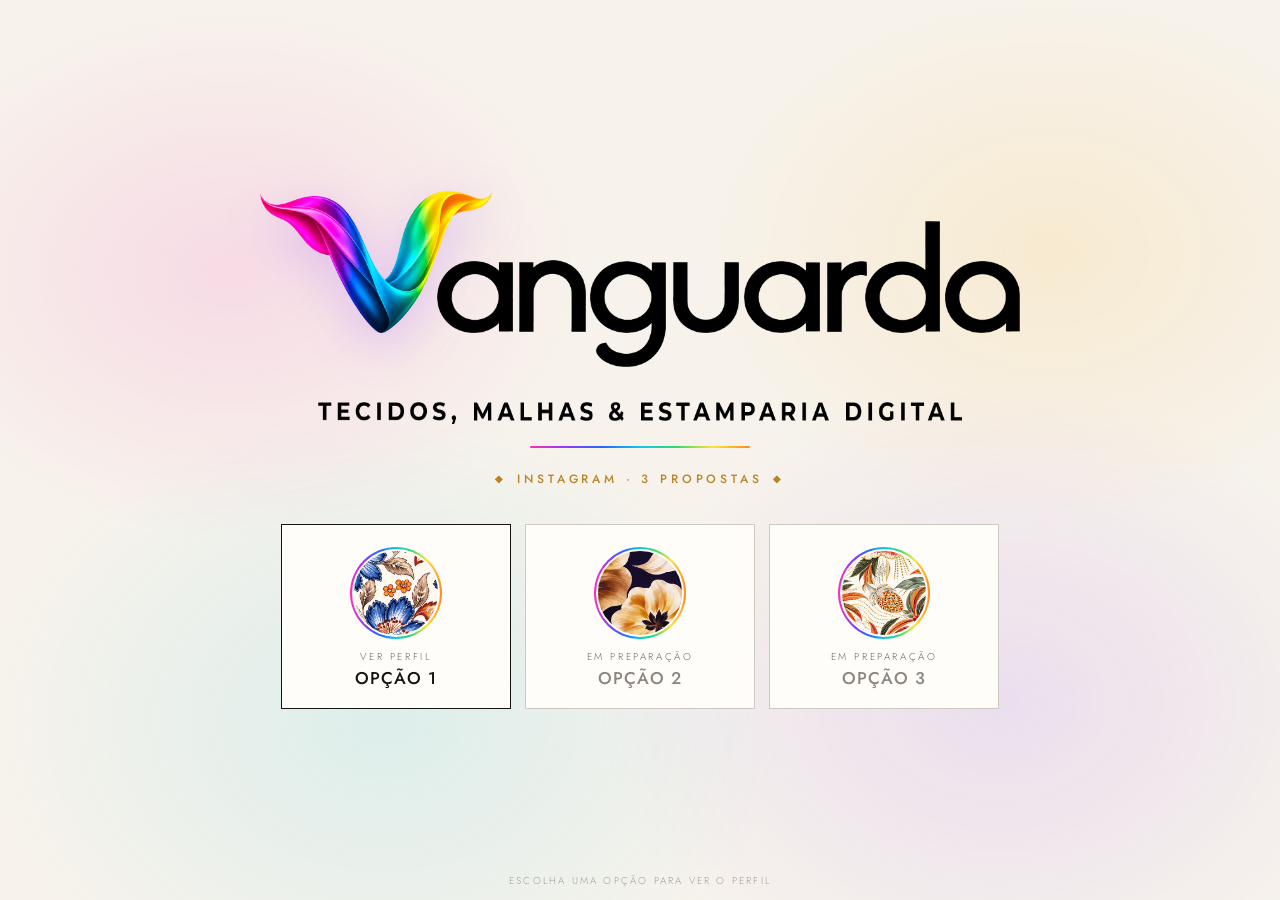
==== index.html @ 4ebb3d51 "Portfólio do Instagram da Vanguarda: capa com intro, Opção 1 e página de proposta Co-Authored-By: Cl" ====
<!doctype html>
<html lang="pt-BR">
<head>
<meta charset="utf-8">
<meta name="viewport" content="width=device-width, initial-scale=1, viewport-fit=cover">
<meta name="theme-color" content="#f7f3ec">
<title>Vanguarda — Instagram</title>
<meta name="description" content="Três propostas de Instagram para a Vanguarda Tecidos, Malhas & Estamparia Digital.">
<link rel="icon" href="midia/logo/0013_Logo-marca.webp">
<link rel="preconnect" href="https://fonts.googleapis.com">
<link href="https://fonts.googleapis.com/css2?family=Jost:wght@300;400;500&display=swap" rel="stylesheet">
<style>
/* Intro no estilo da entrada do Studio Rapport (cortina de estampas + logo montada peça por peça).
   Faixas: midia/abertura/1…9.webp (600×1800; barrados em 1, 3, 5). Logo: midia/logo/*.webp (peças do PSD do dono). */
:root {
  --fundo: #f7f3ec; --tinta: #161412; --cinza: #6d6863; --ouro: #b98426; --ouro-claro: #e8c46a;
  --arco: linear-gradient(90deg, #ff2fb3, #8a3cff, #1f6bff, #10c8e8, #2fdc6a, #ffe23a, #ff8a1f);
  --fluido: cubic-bezier(.22,1,.36,1); --cortina: cubic-bezier(.76,0,.24,1);
}
* { box-sizing: border-box; margin: 0; padding: 0; }
html, body { height: 100%; }
body { background: var(--fundo); color: var(--tinta); font-family: Jost, "Helvetica Neue", Arial, sans-serif; font-weight: 300; overflow: hidden; -webkit-tap-highlight-color: transparent; }

/* brilho colorido do V, girando devagar atrás de tudo */
/* sem filter: blur (travava a pintura) — manchas suaves feitas só com degradê radial */
.aura { position: fixed; inset: 0; z-index: 0; opacity: 0; pointer-events: none;
  background: radial-gradient(40vmax 30vmax at 18% 30%, #ff2fb31f, transparent 70%), radial-gradient(40vmax 30vmax at 82% 28%, #ffb21f22, transparent 70%),
              radial-gradient(45vmax 35vmax at 30% 80%, #10c8e81c, transparent 70%), radial-gradient(45vmax 35vmax at 78% 78%, #8a3cff1c, transparent 70%);
  animation: aura-on 2s ease var(--t0) forwards; }
@keyframes aura-on { to { opacity: 1; } }

/* ── cortina de estampas: descem e sobem alternadas, costura dourada, reflexo ── */
.cortina { position: fixed; inset: 0; z-index: 5; display: flex; pointer-events: none; }
.fx { flex: 1; position: relative; overflow: hidden; transform: translateY(var(--de)); border-left: 1px solid var(--ouro); }
.fx:first-child { border-left: 0; }
.fx i { position: absolute; inset: -12% 0; background: center / cover; }
.abre .fx { animation: faixa 3.4s linear forwards; animation-delay: var(--a); }
.abre .fx i { animation: pan 3.4s ease-in-out forwards; animation-delay: var(--a); }
.abre .fx::after { content: ""; position: absolute; inset: 0; background: linear-gradient(180deg, transparent, rgba(232,196,106,.55) 50%, transparent) 0 -120% / 100% 60% no-repeat; animation: reflexo 3.4s ease-in-out forwards; animation-delay: var(--a); }
@keyframes faixa { 0% { transform: translateY(var(--de)); animation-timing-function: var(--cortina); } 28% { transform: none; animation-timing-function: linear; }
  72% { transform: none; animation-timing-function: var(--cortina); } 100% { transform: translateY(var(--para)); } }
@keyframes pan { from { transform: translateY(calc(var(--s) * 8%)) scale(1.08); } to { transform: translateY(calc(var(--s) * -8%)) scale(1); } }
@keyframes reflexo { 0%, 30% { background-position: 0 -120%; } 65%, 100% { background-position: 0 260%; } }
.cobre .fx { animation: cobre .6s var(--cortina) forwards; animation-delay: var(--k); }
@keyframes cobre { from { transform: translateY(var(--de)); } to { transform: none; } }
@media (max-width: 700px) { .fx:nth-child(n+6) { display: none; } .fx { --a: var(--a5) !important; } }

/* ── miolo ── */
.miolo { position: relative; z-index: 2; height: 100%; display: grid; place-content: center; justify-items: center; text-align: center; gap: 18px; padding: 24px 16px calc(24px + env(safe-area-inset-bottom, 0px)); }

/* logo montada: cada peça na posição do PSD (tela 23295 × 7170) */
.logo { position: relative; width: min(760px, 88vw); aspect-ratio: 3.249; }
.logo .p { position: absolute; }
.logo .p img { display: block; width: 100%; height: 100%; }
.logo .v { transform-origin: 50% 80%; opacity: 0; transform: scale(.35) rotate(-28deg);
  animation: v-entra 1.1s var(--fluido) var(--t0) forwards; filter: drop-shadow(0 14px 24px rgba(138,60,255,.22)); }
@keyframes v-entra { 55% { opacity: 1; transform: scale(1.08) rotate(4deg); } to { opacity: 1; transform: none; } }
.logo .v img { animation: v-ondula 5s ease-in-out calc(var(--t0) + 1.2s) infinite; transform-origin: 50% 100%; }
@keyframes v-ondula { 50% { transform: skewX(-2deg) scaleY(1.02); } }
.logo .letra { overflow: hidden; }
.logo .letra img { transform: translateY(115%); animation: sobe .8s var(--fluido) forwards; animation-delay: calc(var(--t0) + .55s + var(--i) * .07s); }
@keyframes sobe { to { transform: none; } }
.logo .pal { clip-path: inset(0 100% 0 0); animation: risca-pal .7s var(--fluido) forwards; animation-delay: calc(var(--t0) + 1.25s + var(--i) * .12s); }
@keyframes risca-pal { to { clip-path: inset(0 0 0 0); } }

.linha { width: 0; height: 2px; border-radius: 2px; background: var(--arco); animation: risca .9s var(--fluido) calc(var(--t0) + 1.9s) forwards; }
@keyframes risca { to { width: min(220px, 50vw); } }
.selo { display: inline-flex; align-items: center; gap: 10px; font-weight: 500; font-size: clamp(10px, 2.8vw, 12px); letter-spacing: .32em; text-transform: uppercase;
  background: linear-gradient(100deg, var(--ouro) 0 40%, var(--ouro-claro) 50%, var(--ouro) 60% 100%) 0 0 / 250% 100%; -webkit-background-clip: text; background-clip: text; -webkit-text-fill-color: transparent;
  opacity: 0; animation: aparece .6s var(--fluido) calc(var(--t0) + 2.05s) forwards, brilho 4.5s ease-in-out calc(var(--t0) + 2.7s) infinite; }
.selo::before, .selo::after { content: "◆"; font-size: .8em; -webkit-text-fill-color: var(--ouro); }
@keyframes brilho { 0%, 55% { background-position: 100% 0; } 100% { background-position: -50% 0; } }
@keyframes aparece { from { opacity: 0; transform: translateY(14px); } to { opacity: 1; transform: none; } }

/* ── 3 opções ── */
.opcoes { display: grid; gap: 10px; width: min(340px, 86vw); margin-top: 6px; }
.op { position: relative; display: grid; grid-template-columns: 64px 1fr auto; align-items: center; gap: 14px; padding: 10px 16px 10px 10px; text-align: left;
  background: #fffdf9; border: 1px solid var(--tinta); color: var(--tinta); text-decoration: none; cursor: pointer; font: inherit;
  opacity: 0; animation: aparece .6s var(--fluido) forwards; animation-delay: calc(var(--t0) + 2.25s + var(--i) * .1s);
  transition: transform .3s var(--fluido), background .3s, color .3s, box-shadow .3s; }
.op::before { content: ""; position: absolute; inset: -1px; background: var(--arco); z-index: -1; opacity: 0; transition: opacity .3s; }
.op:hover { transform: translateY(-3px); box-shadow: 0 14px 30px rgba(22,20,18,.14); }
.op:active { transform: scale(.98); }
.op .mini { width: 64px; height: 64px; border-radius: 50%; padding: 2px; background: var(--arco); }
.op .mini span { display: block; width: 100%; height: 100%; border-radius: 50%; border: 2px solid #fffdf9; background: center / cover; }
.op small { display: block; font-size: 10px; letter-spacing: .26em; text-transform: uppercase; color: var(--cinza); }
.op b { display: block; font-weight: 500; font-size: 17px; letter-spacing: .06em; text-transform: uppercase; margin-top: 2px; }
.op .seta { font-size: 20px; transition: transform .3s var(--fluido); }
.op:hover .seta { transform: translateX(4px); }
.op.breve { border-color: #cfc8bf; }
.op.breve b { color: #8d867f; }
.rodape { position: fixed; left: 0; right: 0; bottom: calc(12px + env(safe-area-inset-bottom, 0px)); z-index: 2; text-align: center; font-size: 10px; letter-spacing: .22em; text-transform: uppercase; color: #a59e96;
  opacity: 0; animation: aparece .6s var(--fluido) calc(var(--t0) + 2.8s) forwards; }
.aviso { position: fixed; left: 50%; bottom: calc(40px + env(safe-area-inset-bottom, 0px)); z-index: 9; transform: translate(-50%, 220%); background: var(--tinta); color: #fff; padding: 13px 20px; font-size: 13px; letter-spacing: .04em; max-width: calc(100% - 32px); text-align: center; transition: transform .45s var(--fluido), visibility 0s .45s; visibility: hidden; }
.aviso.on { transform: translate(-50%, 0); visibility: visible; transition: transform .45s var(--fluido); }

@media (min-width: 900px) {
  .miolo { gap: 22px; }
  .opcoes { grid-template-columns: repeat(3, 230px); width: auto; gap: 14px; margin-top: 14px; }
  .op { grid-template-columns: 1fr; justify-items: center; text-align: center; padding: 22px 16px 18px; gap: 10px; }
  .op .mini { width: 92px; height: 92px; }
  .op .seta { display: none; }
}
@media (max-width: 899px) {
  .miolo { gap: 14px; place-content: center; padding-bottom: calc(44px + env(safe-area-inset-bottom, 0px)); }
  .op { grid-template-columns: 50px 1fr auto; padding: 7px 14px 7px 7px; gap: 12px; }
  .op .mini { width: 50px; height: 50px; }
  .op b { font-size: 15px; }
}
@media (max-height: 640px) and (max-width: 899px) { .op .mini { width: 40px; height: 40px; } .op { grid-template-columns: 40px 1fr auto; padding: 5px 12px 5px 5px; } .miolo { gap: 10px; } .rodape { display: none; } }

/* intro já vista nesta sessão: tudo aparece rápido, sem cortina */
.rapida { --t0: 0s !important; }
.rapida .cortina { display: none; }
.rapida .logo *, .rapida .op, .rapida .linha, .rapida .rodape { animation-duration: .5s !important; }
@media (prefers-reduced-motion: reduce) { .cortina { display: none; } * { animation-duration: .01s !important; animation-delay: 0s !important; } }
</style>
</head>
<body style="--t0: 3s">
<div class="aura" aria-hidden="true"></div>
<div class="cortina abre" aria-hidden="true"></div>

<main class="miolo">
  <h1 class="logo" aria-label="Vanguarda — Tecidos, Malhas & Estamparia Digital"></h1>
  <span class="linha" aria-hidden="true"></span>
  <span class="selo">Instagram · 3 propostas</span>
  <nav class="opcoes" aria-label="Opções de Instagram"></nav>
</main>
<div class="rodape">Escolha uma opção para ver o perfil</div>
<div class="aviso" role="status"></div>

<script>
(() => {
  // ── opções (trocar "pronta" para true quando a opção existir) ──
  const OPCOES = [
    { n: 1, nome: "Opção 1", sub: "Ver perfil", img: "midia/abertura/2.webp", pronta: true },
    { n: 2, nome: "Opção 2", sub: "Em preparação", img: "midia/abertura/4.webp", pronta: false },
    { n: 3, nome: "Opção 3", sub: "Em preparação", img: "midia/abertura/9.webp", pronta: false },
  ];
  // ── peças da logo: x, y, w, h em % da tela do PSD ──
  const P = {
    "0013_Logo-marca": [0, 0, 30.517, 60.837],
    "0012_a": [23.288, 30.237, 9.989, 30.656], "0011_n": [34.097, 29.888, 8.83, 30.432], "0010_g": [43.464, 30.181, 9.998, 45.286],
    "0009_u": [54.398, 30.739, 8.68, 30.139], "0008_a": [63.653, 30.181, 10.036, 30.753], "0007_r": [74.656, 30.167, 5.241, 30.153],
    "0006_d": [79.669, 12.901, 9.848, 47.992], "0005_a": [90.109, 30.237, 9.891, 30.697],
    "0004_TECIDOS": [7.663, 90.516, 18.154, 9.484], "0003_MALHAS": [28.122, 90.516, 15.634, 7.936], "0002_e": [45.911, 90.558, 1.932, 7.88],
    "0001_ESTAMPARIA": [50.114, 90.516, 24.816, 7.936], "0000_DIGITAL": [77.107, 90.516, 15.321, 7.936],
  };
  const LETRAS = ["0012_a", "0011_n", "0010_g", "0009_u", "0008_a", "0007_r", "0006_d", "0005_a"];
  const PALAVRAS = ["0004_TECIDOS", "0003_MALHAS", "0002_e", "0001_ESTAMPARIA", "0000_DIGITAL"];

  let rapida = false;
  try { rapida = sessionStorage.getItem("vg-intro") === "1"; sessionStorage.setItem("vg-intro", "1"); } catch (e) {}
  if (rapida) document.body.classList.add("rapida");

  const logo = document.querySelector(".logo");
  const peca = (nome, cls, i) => {
    const [x, y, w, h] = P[nome];
    const d = document.createElement("div");
    d.className = "p " + cls;
    d.style.cssText = `left:${x}%;top:${y}%;width:${w}%;height:${h}%;--i:${i}`;
    d.innerHTML = `<img src="midia/logo/${nome}.webp" alt="">`;
    logo.appendChild(d);
  };
  peca("0013_Logo-marca", "v", 0);
  LETRAS.forEach((n, i) => peca(n, "letra", i));
  PALAVRAS.forEach((n, i) => peca(n, "pal", i));

  // ── cortina: 9 faixas (5 no celular), metade desce e metade sobe ──
  const cortina = document.querySelector(".cortina");
  for (let i = 0; i < 9; i++) {
    const desce = i % 2 === 0, f = document.createElement("div");
    f.className = "fx";
    f.style.cssText = `--de:${desce ? "-101%" : "101%"};--para:${desce ? "101%" : "-101%"};--s:${desce ? 1 : -1};` +
      `--a:${(Math.abs(i - 4) * 0.09).toFixed(2)}s;--a5:${(Math.abs(i - 2) * 0.09).toFixed(2)}s;--k:${(i * 0.05).toFixed(2)}s`;
    f.innerHTML = `<i style="background-image:url(midia/abertura/${i + 1}.webp)"></i>`;
    cortina.appendChild(f);
  }

  // ── opções ──
  const aviso = document.querySelector(".aviso");
  let tm;
  const avisar = (t) => { aviso.textContent = t; aviso.classList.add("on"); clearTimeout(tm); tm = setTimeout(() => aviso.classList.remove("on"), 2600); };
  const nav = document.querySelector(".opcoes");
  OPCOES.forEach((o, i) => {
    const a = document.createElement("a");
    a.className = "op" + (o.pronta ? "" : " breve");
    a.href = o.pronta ? `opcao-${o.n}/` : "#";
    a.style.setProperty("--i", i);
    a.innerHTML = `<span class="mini"><span style="background-image:url(${o.img})"></span></span><span><small>${o.sub}</small><b>${o.nome}</b></span><span class="seta">→</span>`;
    a.onclick = (e) => {
      e.preventDefault();
      if (!o.pronta) return avisar(`A ${o.nome} está em preparação. Em breve por aqui!`);
      // fecha a cortina e abre o perfil
      cortina.style.display = "flex";
      cortina.className = "cortina cobre";
      setTimeout(() => (location.href = a.href), 750);
    };
    nav.appendChild(a);
  });

  // toque durante a intro = pular para o fim
  addEventListener("pointerdown", (e) => { if (!e.target.closest(".op") && !document.body.classList.contains("rapida")) document.body.classList.add("rapida"); }, { once: true });
  // voltar do perfil pelo botão do navegador (bfcache): abre a cortina de novo
  addEventListener("pageshow", (e) => { if (e.persisted) cortina.style.display = "none"; });
})();
</script>
</body>
</html>
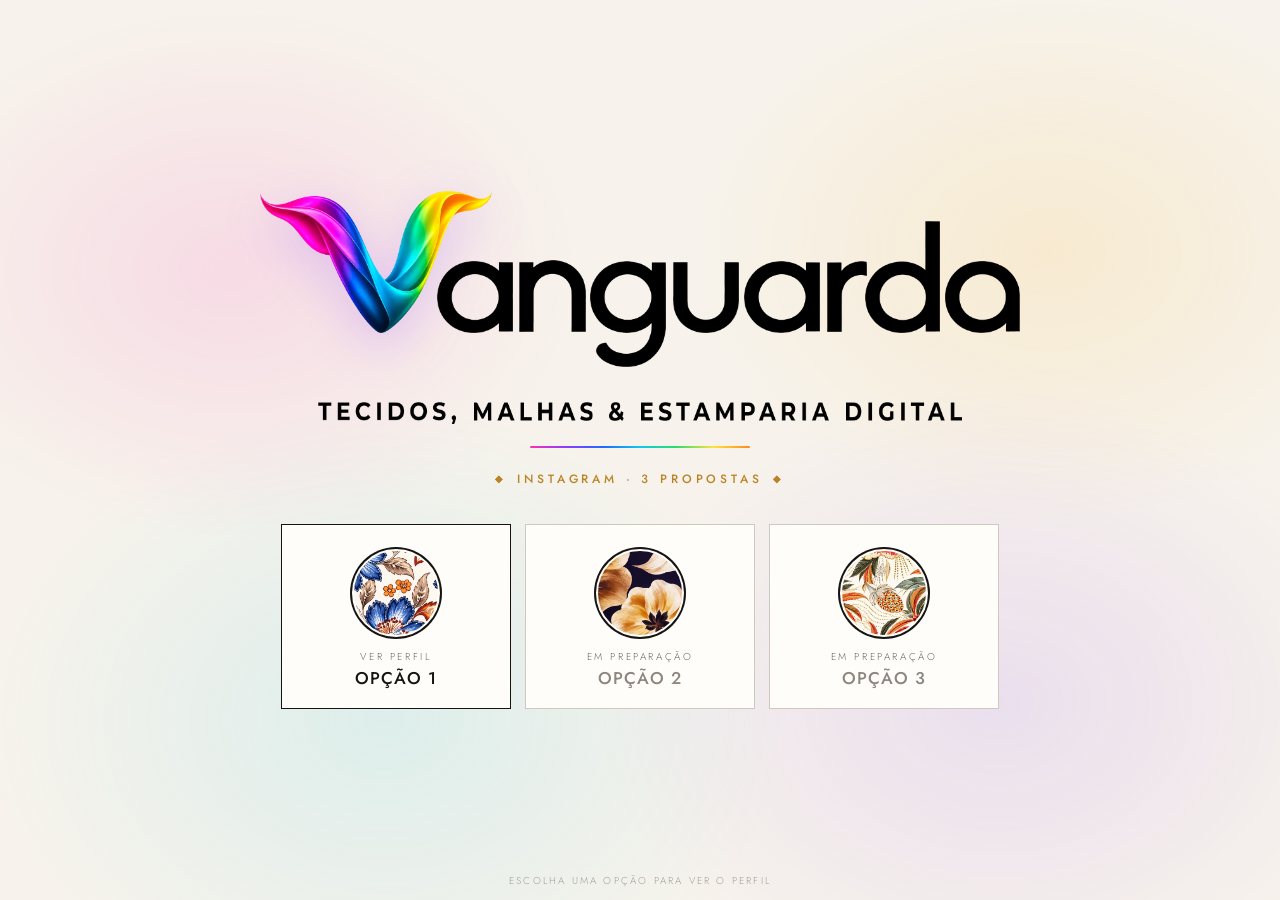
==== commit 9c3663f2: "Botões sem degradê, chamariz do calendário reforçado, logo inteira nos cards e hashtags nas legendas" ====
--- a/index.html
+++ b/index.html
@@ -78,10 +78,9 @@
   background: #fffdf9; border: 1px solid var(--tinta); color: var(--tinta); text-decoration: none; cursor: pointer; font: inherit;
   opacity: 0; animation: aparece .6s var(--fluido) forwards; animation-delay: calc(var(--t0) + 2.25s + var(--i) * .1s);
   transition: transform .3s var(--fluido), background .3s, color .3s, box-shadow .3s; }
-.op::before { content: ""; position: absolute; inset: -1px; background: var(--arco); z-index: -1; opacity: 0; transition: opacity .3s; }
 .op:hover { transform: translateY(-3px); box-shadow: 0 14px 30px rgba(22,20,18,.14); }
 .op:active { transform: scale(.98); }
-.op .mini { width: 64px; height: 64px; border-radius: 50%; padding: 2px; background: var(--arco); }
+.op .mini { width: 64px; height: 64px; border-radius: 50%; padding: 2px; background: var(--tinta); }
 .op .mini span { display: block; width: 100%; height: 100%; border-radius: 50%; border: 2px solid #fffdf9; background: center / cover; }
 .op small { display: block; font-size: 10px; letter-spacing: .26em; text-transform: uppercase; color: var(--cinza); }
 .op b { display: block; font-weight: 500; font-size: 17px; letter-spacing: .06em; text-transform: uppercase; margin-top: 2px; }
@@ -109,7 +108,7 @@
 }
 @media (max-height: 640px) and (max-width: 899px) { .op .mini { width: 40px; height: 40px; } .op { grid-template-columns: 40px 1fr auto; padding: 5px 12px 5px 5px; } .miolo { gap: 10px; } .rodape { display: none; } }
 
-/* intro já vista nesta sessão: tudo aparece rápido, sem cortina */
+/* toque durante a intro: tudo aparece rápido, sem cortina */
 .rapida { --t0: 0s !important; }
 .rapida .cortina { display: none; }
 .rapida .logo *, .rapida .op, .rapida .linha, .rapida .rodape { animation-duration: .5s !important; }
@@ -149,10 +148,7 @@
   const LETRAS = ["0012_a", "0011_n", "0010_g", "0009_u", "0008_a", "0007_r", "0006_d", "0005_a"];
   const PALAVRAS = ["0004_TECIDOS", "0003_MALHAS", "0002_e", "0001_ESTAMPARIA", "0000_DIGITAL"];
 
-  let rapida = false;
-  try { rapida = sessionStorage.getItem("vg-intro") === "1"; sessionStorage.setItem("vg-intro", "1"); } catch (e) {}
-  if (rapida) document.body.classList.add("rapida");
-
+  // a intro toca em TODO carregamento (dono, 26/11/2026)
   const logo = document.querySelector(".logo");
   const peca = (nome, cls, i) => {
     const [x, y, w, h] = P[nome];
@@ -185,7 +181,7 @@
   OPCOES.forEach((o, i) => {
     const a = document.createElement("a");
     a.className = "op" + (o.pronta ? "" : " breve");
-    a.href = o.pronta ? `opcao-${o.n}/` : "#";
+    a.href = o.pronta ? `opcao-${o.n}/index.html` : "#"; // caminho completo: funciona também aberto do disco
     a.style.setProperty("--i", i);
     a.innerHTML = `<span class="mini"><span style="background-image:url(${o.img})"></span></span><span><small>${o.sub}</small><b>${o.nome}</b></span><span class="seta">→</span>`;
     a.onclick = (e) => {
@@ -194,15 +190,15 @@
       // fecha a cortina e abre o perfil
       cortina.style.display = "flex";
       cortina.className = "cortina cobre";
-      setTimeout(() => (location.href = a.href), 750);
+      setTimeout(() => (location.href = a.href), 1100); // cortina fechada; o perfil abre com as faixas saindo
     };
     nav.appendChild(a);
   });
 
   // toque durante a intro = pular para o fim
   addEventListener("pointerdown", (e) => { if (!e.target.closest(".op") && !document.body.classList.contains("rapida")) document.body.classList.add("rapida"); }, { once: true });
-  // voltar do perfil pelo botão do navegador (bfcache): abre a cortina de novo
-  addEventListener("pageshow", (e) => { if (e.persisted) cortina.style.display = "none"; });
+  // voltar do perfil pelo botão do navegador (bfcache): recarrega para a intro tocar de novo
+  addEventListener("pageshow", (e) => { if (e.persisted) location.reload(); });
 })();
 </script>
 </body>
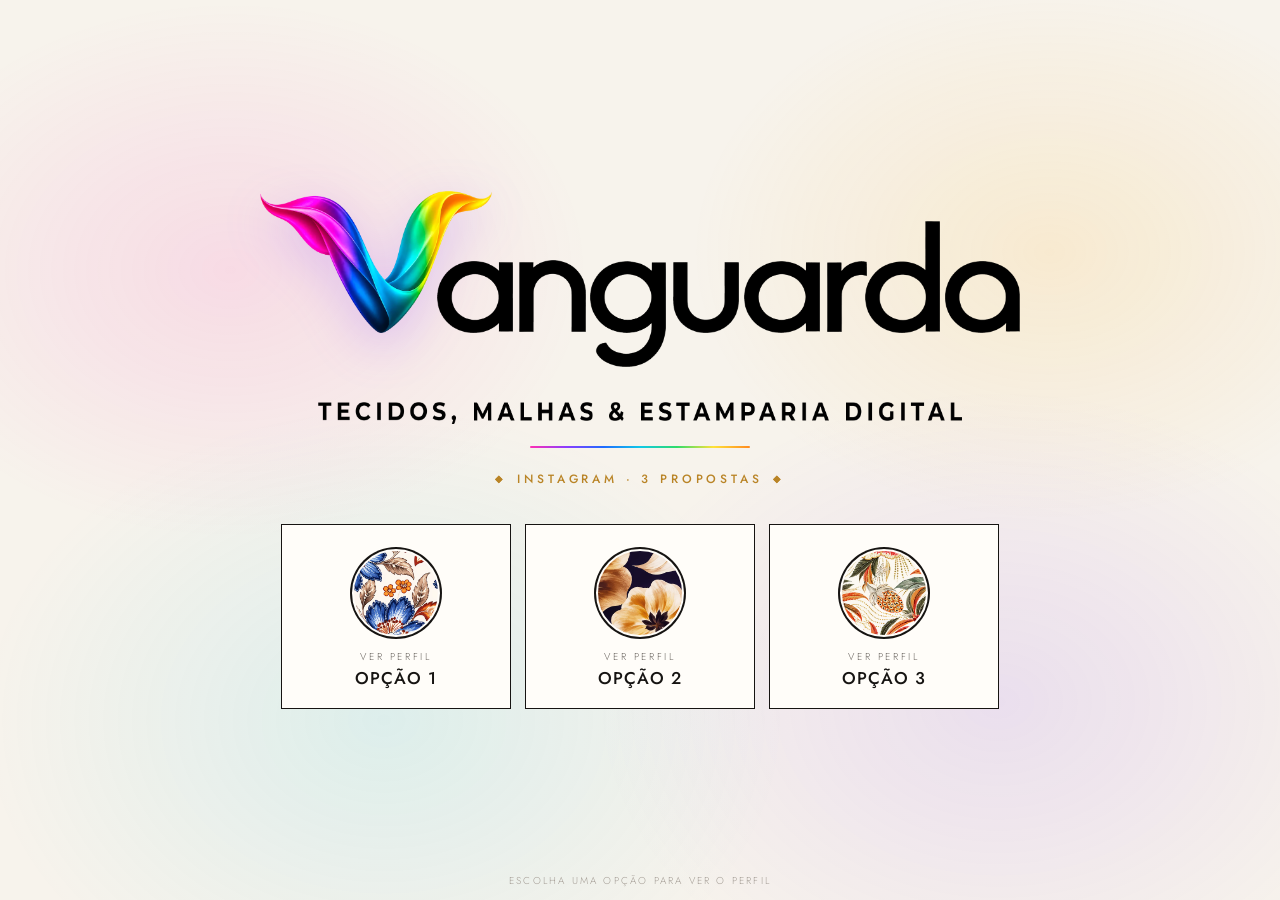
==== commit 3ce8aa0d: "3 opções de perfil com conteúdo real; calendário com 1–14/12 prontos para aprovar Co-Authored-By: Cl" ====
--- a/index.html
+++ b/index.html
@@ -133,8 +133,8 @@
   // ── opções (trocar "pronta" para true quando a opção existir) ──
   const OPCOES = [
     { n: 1, nome: "Opção 1", sub: "Ver perfil", img: "midia/abertura/2.webp", pronta: true },
-    { n: 2, nome: "Opção 2", sub: "Em preparação", img: "midia/abertura/4.webp", pronta: false },
-    { n: 3, nome: "Opção 3", sub: "Em preparação", img: "midia/abertura/9.webp", pronta: false },
+    { n: 2, nome: "Opção 2", sub: "Ver perfil", img: "midia/abertura/4.webp", pronta: true },
+    { n: 3, nome: "Opção 3", sub: "Ver perfil", img: "midia/abertura/9.webp", pronta: true },
   ];
   // ── peças da logo: x, y, w, h em % da tela do PSD ──
   const P = {
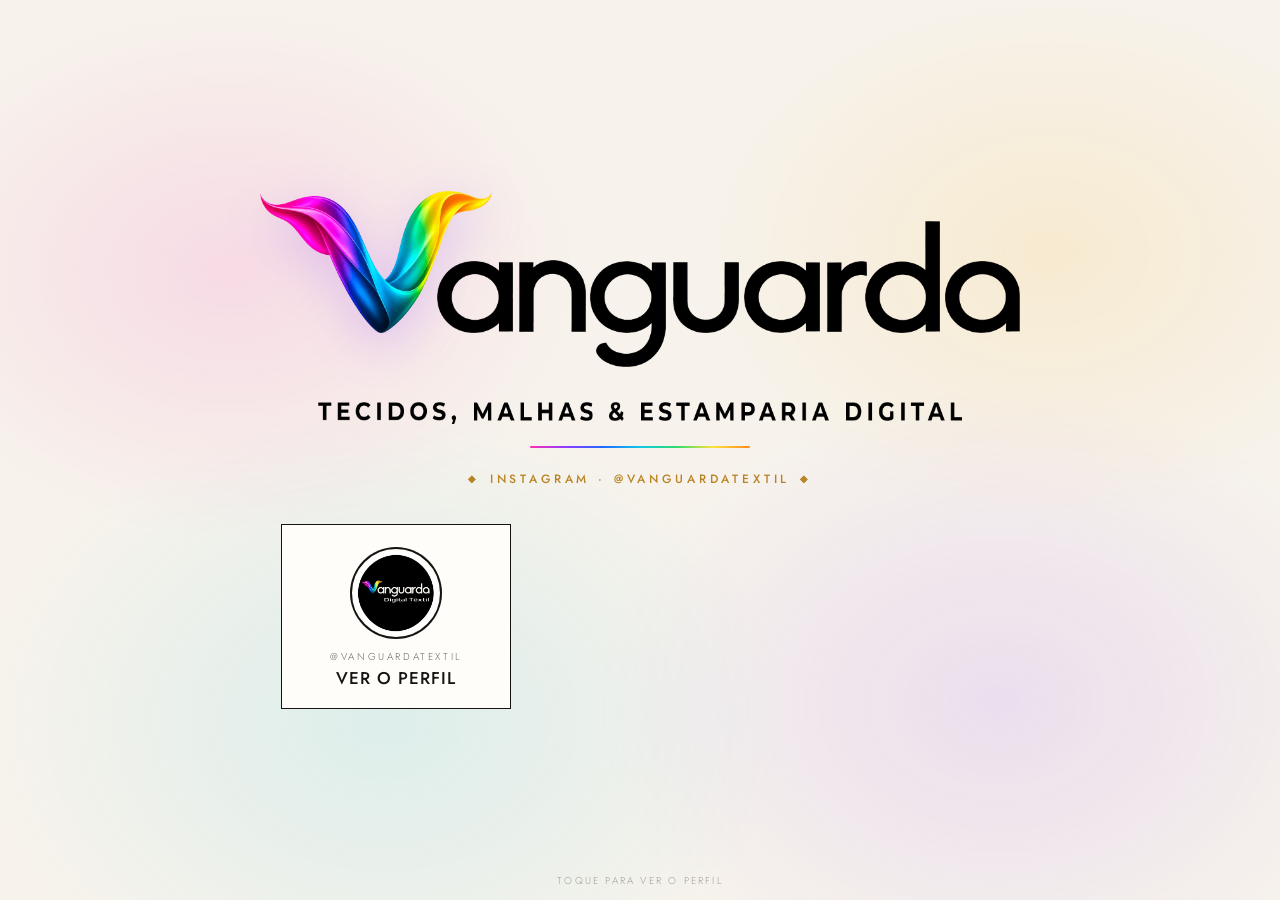
==== commit a756657d: "Perfil único com as 29 peças escolhidas pelo dono; trilha nos 4 Reels sem som; capa com um perfil Co" ====
--- a/index.html
+++ b/index.html
@@ -5,7 +5,7 @@
 <meta name="viewport" content="width=device-width, initial-scale=1, viewport-fit=cover">
 <meta name="theme-color" content="#f7f3ec">
 <title>Vanguarda — Instagram</title>
-<meta name="description" content="Três propostas de Instagram para a Vanguarda Tecidos, Malhas & Estamparia Digital.">
+<meta name="description" content="O Instagram da Vanguarda Tecidos, Malhas & Estamparia Digital.">
 <link rel="icon" href="midia/logo/0013_Logo-marca.webp">
 <link rel="preconnect" href="https://fonts.googleapis.com">
 <link href="https://fonts.googleapis.com/css2?family=Jost:wght@300;400;500&display=swap" rel="stylesheet">
@@ -110,6 +110,10 @@
 
 /* toque durante a intro: tudo aparece rápido, sem cortina */
 .rapida { --t0: 0s !important; }
+/* voltando de um perfil: sem intro, tudo já no lugar */
+.pulo { --t0: 0s !important; }
+.pulo .cortina { display: none; }
+.pulo *, .pulo *::before, .pulo *::after { animation-duration: 0s !important; animation-delay: 0s !important; }
 .rapida .cortina { display: none; }
 .rapida .logo *, .rapida .op, .rapida .linha, .rapida .rodape { animation-duration: .5s !important; }
 @media (prefers-reduced-motion: reduce) { .cortina { display: none; } * { animation-duration: .01s !important; animation-delay: 0s !important; } }
@@ -122,19 +126,18 @@
 <main class="miolo">
   <h1 class="logo" aria-label="Vanguarda — Tecidos, Malhas & Estamparia Digital"></h1>
   <span class="linha" aria-hidden="true"></span>
-  <span class="selo">Instagram · 3 propostas</span>
+  <span class="selo">Instagram · @vanguardatextil</span>
   <nav class="opcoes" aria-label="Opções de Instagram"></nav>
 </main>
-<div class="rodape">Escolha uma opção para ver o perfil</div>
+<div class="rodape">Toque para ver o perfil</div>
 <div class="aviso" role="status"></div>
 
 <script>
 (() => {
   // ── opções (trocar "pronta" para true quando a opção existir) ──
   const OPCOES = [
-    { n: 1, nome: "Opção 1", sub: "Ver perfil", img: "midia/abertura/2.webp", pronta: true },
-    { n: 2, nome: "Opção 2", sub: "Ver perfil", img: "midia/abertura/4.webp", pronta: true },
-    { n: 3, nome: "Opção 3", sub: "Ver perfil", img: "midia/abertura/9.webp", pronta: true },
+    // perfil único (dono, 27/11/2026): as opções 2 e 3 saíram
+    { n: 1, nome: "Ver o perfil", sub: "@vanguardatextil", img: "midia/avatar.webp", pronta: true },
   ];
   // ── peças da logo: x, y, w, h em % da tela do PSD ──
   const P = {
@@ -190,15 +193,18 @@
       // fecha a cortina e abre o perfil
       cortina.style.display = "flex";
       cortina.className = "cortina cobre";
-      setTimeout(() => (location.href = a.href), 1100); // cortina fechada; o perfil abre com as faixas saindo
+      setTimeout(() => (location.href = a.href), 800); // cortina fechada; o perfil abre com as faixas saindo
     };
     nav.appendChild(a);
   });
 
   // toque durante a intro = pular para o fim
   addEventListener("pointerdown", (e) => { if (!e.target.closest(".op") && !document.body.classList.contains("rapida")) document.body.classList.add("rapida"); }, { once: true });
-  // voltar do perfil pelo botão do navegador (bfcache): recarrega para a intro tocar de novo
-  addEventListener("pageshow", (e) => { if (e.persisted) location.reload(); });
+  // intro só ao abrir ou atualizar; voltando de um perfil (seta do app ou botão voltar do celular) vai direto às opções
+  const tipoNav = performance.getEntriesByType("navigation")[0]?.type;
+  let volta = false; try { volta = sessionStorage.getItem("vg-direto") === "1"; sessionStorage.removeItem("vg-direto"); } catch (e) {}
+  if (tipoNav === "back_forward" || (tipoNav !== "reload" && volta)) document.body.classList.add("pulo");
+  addEventListener("pageshow", (e) => { if (e.persisted) { document.body.classList.add("pulo"); cortina.className = "cortina"; cortina.style.display = "none"; } });
 })();
 </script>
 </body>
